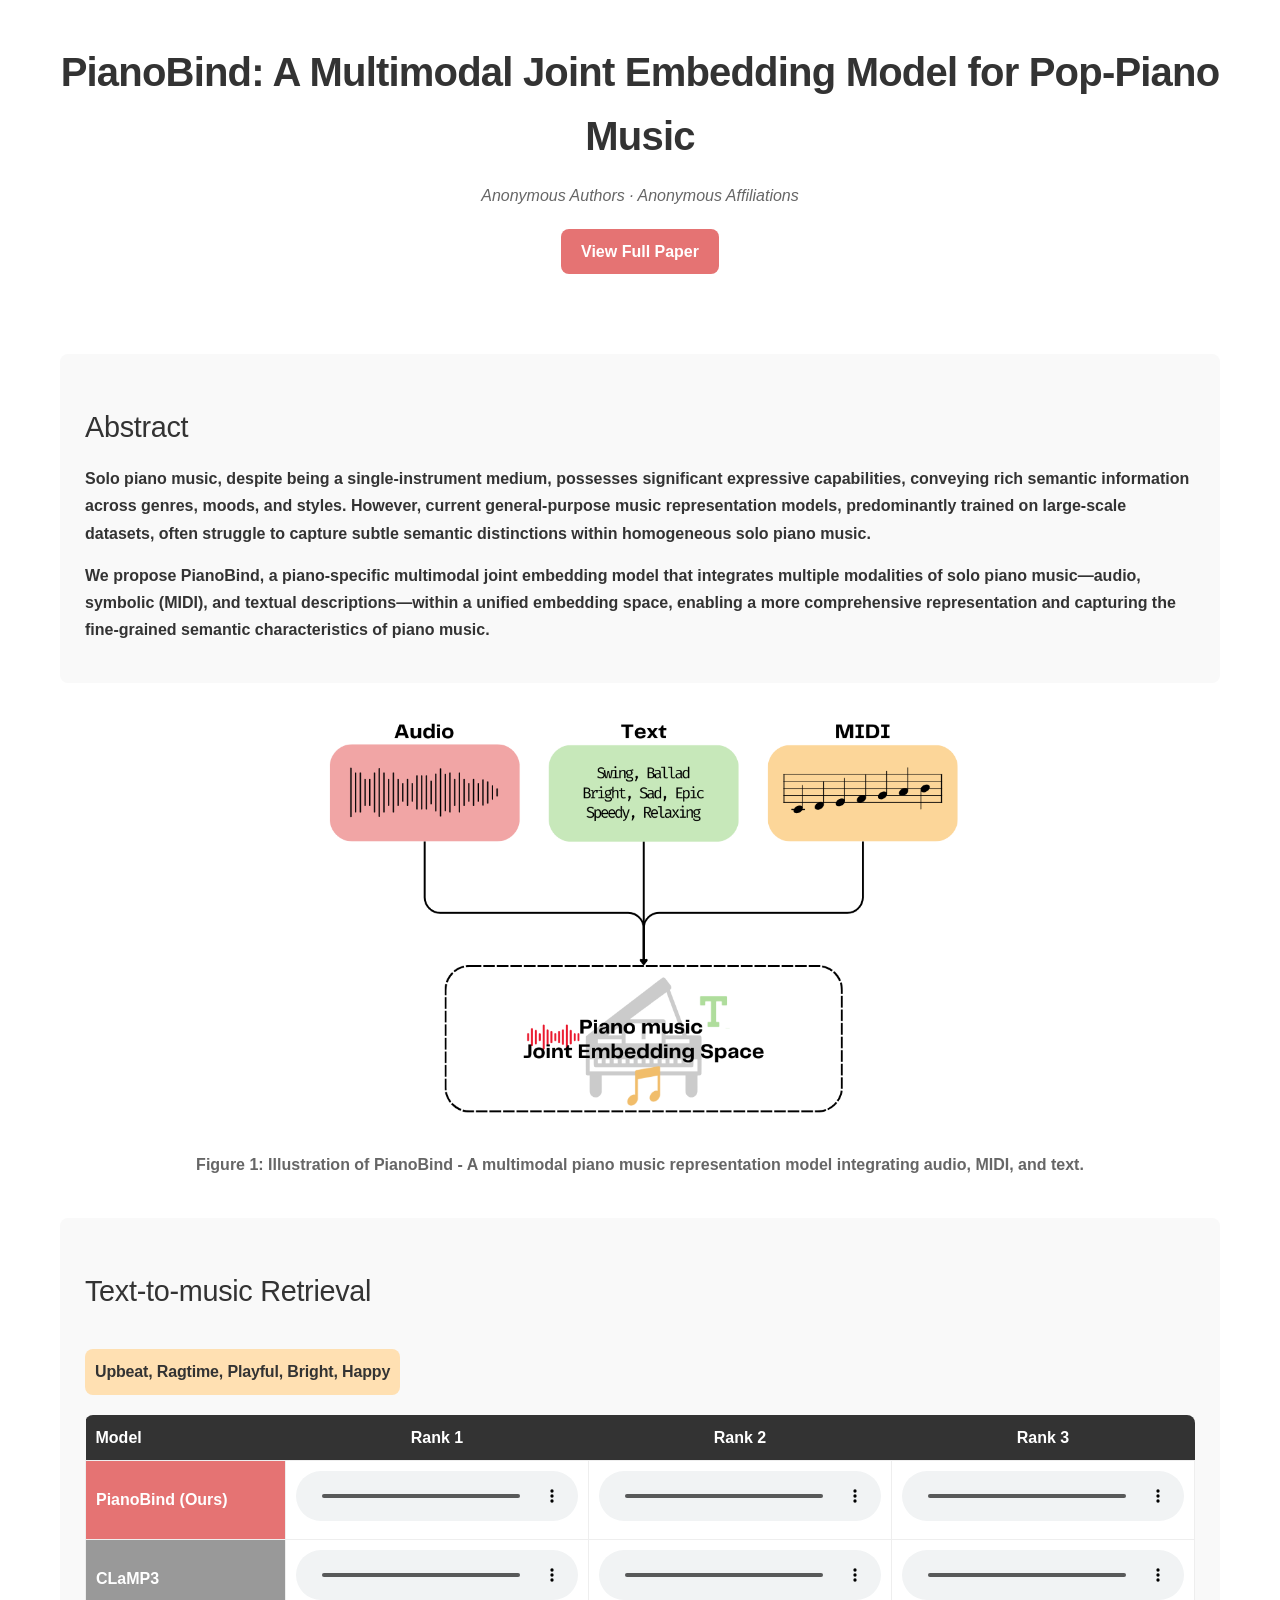
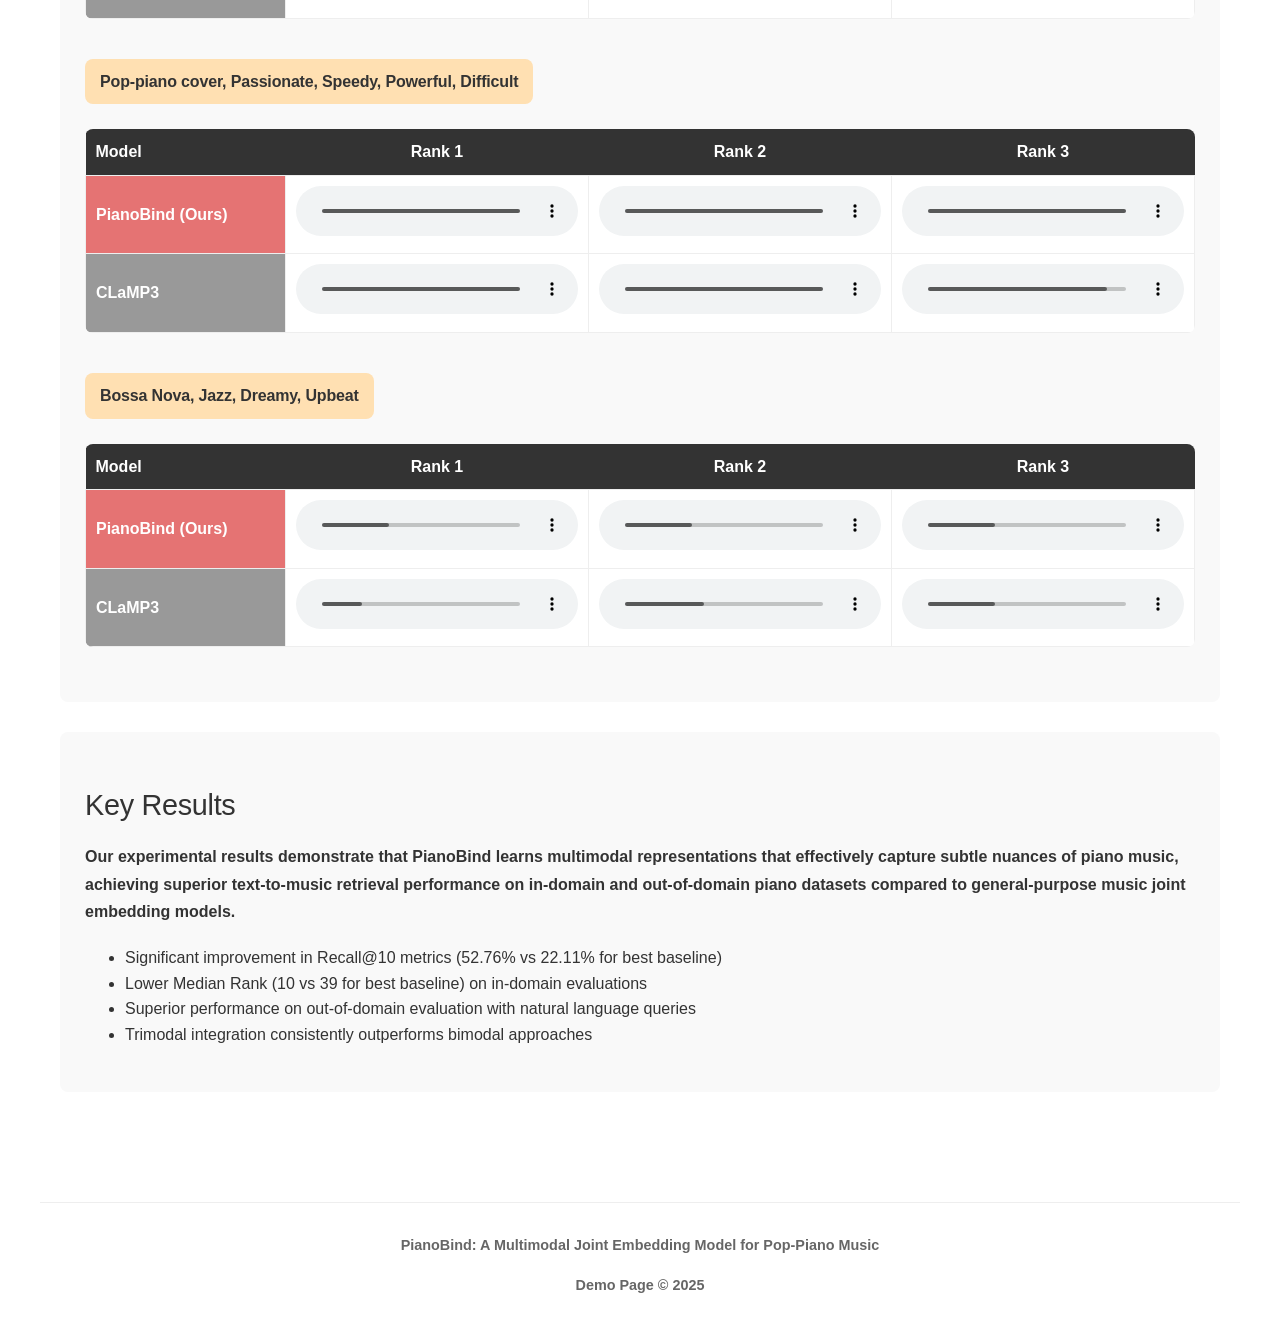
==== docs/index.html @ 48d392d1 "Please enter the commit message for your changes. Lines starting with '#' will be ignored, and an em" ====
<!DOCTYPE html>
<html lang="en">
<head>
    <meta charset="UTF-8">
    <meta name="viewport" content="width=device-width, initial-scale=1.0">
    <title>PianoBind: A Multimodal Joint Embedding Model for Pop-Piano Music</title>
    <link rel="stylesheet" href="styles.css">
    <link rel="stylesheet" href="https://cdnjs.cloudflare.com/ajax/libs/font-awesome/6.0.0-beta3/css/all.min.css">

</head>
<body>
    <header>
        <h1>PianoBind: A Multimodal Joint Embedding Model for Pop-Piano Music</h1>
        <div class="authors">Anonymous Authors · Anonymous Affiliations</div>
        <a href="#" class="btn">View Full Paper</a>
    </header>

    <main>
        <section class="abstract">
            <h2>Abstract</h2>
            <p>
                Solo piano music, despite being a single-instrument medium, possesses significant expressive capabilities, conveying rich semantic information across genres, moods, and styles. However, current general-purpose music representation models, predominantly trained on large-scale datasets, often struggle to capture subtle semantic distinctions within homogeneous solo piano music.
            </p>
            <p>
                We propose <strong>PianoBind</strong>, a piano-specific multimodal joint embedding model that integrates multiple modalities of solo piano music—audio, symbolic (MIDI), and textual descriptions—within a unified embedding space, enabling a more comprehensive representation and capturing the fine-grained semantic characteristics of piano music.
            </p>
        </section>

        <div class="figure-container">
            <img src="components/model.png" alt="PianoBind Model Architecture" class="figure" />
        </div>
        <p style="text-align: center; color: var(--light-text); margin-bottom: 40px;">
            Figure 1: Illustration of PianoBind - A multimodal piano music representation model integrating audio, MIDI, and text.
        </p>

        <!-- <section class="method-section">
            <h2>Our Approach</h2>
            <p>
                PianoBind leverages three key strategies to effectively capture the subtle nuances of piano music:
            </p>
            <div class="approach-grid">
                <div class="model-highlight">
                    <h3>1. Multi-source Training</h3>
                    <p>Combines small strongly aligned (human-annotated) and large weakly aligned (automatically collected) datasets to compensate for limited high-quality data.</p>
                </div>
                <div class="model-highlight">
                    <h3>2. Trimodal Learning</h3>
                    <p>Simultaneously aligns audio, symbolic, and textual embeddings to create a comprehensive representation of piano music.</p>
                </div>
                <div class="model-highlight">
                    <h3>3. Multimodal Item Embedding</h3>
                    <p>Merges multiple modalities into a unified representation, enhancing text-to-music retrieval performance.</p>
                </div>
            </div>
        </section> -->

        <section class="retrieval-demo">
            <h2>Text-to-music Retrieval</h2>
            
            <div class="demo-header">

            </div>
            
            <!-- Tag Set 1: Upbeat, Energetic -->
            <div style="margin-top: 5px;">
                <div style="background-color: var(--tertiary-color); padding: 10px 10px; border-radius: var(--border-radius); display: inline-block; margin-bottom: 10px;">
                    <h3 style="margin: 0; color: var(--dark-text);">Upbeat, Ragtime, Playful, Bright, Happy</h3>
                </div>
                
                <table class="comparison-table">
                    <thead>
                        <tr>
                            <th>Model</th>
                            <th>Rank 1</th>
                            <th>Rank 2</th>
                            <th>Rank 3</th>
                        </tr>
                    </thead>
                    <tbody>
                        <tr>
                            <td style="background-color: var(--primary-color);">PianoBind (Ours)</td>
                            <td class="audio-cell">
                                <audio controls class="audio-player">
                                    <source src="components/mp3/ragtime/tri/1.mp3" type="audio/mpeg">
                                    Your browser does not support the audio element.
                                </audio>
                            </td>
                            <td class="audio-cell">
                                <audio controls class="audio-player">
                                    <source src="components/mp3/ragtime/tri/2.mp3" type="audio/mpeg">
                                    Your browser does not support the audio element.
                                </audio>
                            </td>
                            <td class="audio-cell">
                                <audio controls class="audio-player">
                                    <source src="components/mp3/ragtime/tri/3.mp3" type="audio/mpeg">
                                    Your browser does not support the audio element.
                                </audio>
                            </td>
                        </tr>
                        <tr>
                            <td style="background-color: #999;">CLaMP3</td>
                            <td class="audio-cell">
                                <audio controls class="audio-player">
                                    <source src="components/mp3/ragtime/clamp/1.mp3" type="audio/mpeg">
                                    Your browser does not support the audio element.
                                </audio>
                            </td>
                            <td class="audio-cell">
                                <audio controls class="audio-player">
                                    <source src="components/mp3/ragtime/clamp/2.mp3" type="audio/mpeg">
                                    Your browser does not support the audio element.
                                </audio>
                            </td>
                            <td class="audio-cell">
                                <audio controls class="audio-player">
                                    <source src="components/mp3/ragtime/clamp/3.mp3" type="audio/mpeg">
                                    Your browser does not support the audio element.
                                </audio>
                            </td>
                        </tr>
                    </tbody>
                </table>
            </div>
            
            <!-- Tag Set 2: Happy, Bright -->
            <div style="margin-top: 40px;">
                <div style="background-color: var(--tertiary-color); padding: 10px 15px; border-radius: var(--border-radius); display: inline-block; margin-bottom: 15px;">
                    <h3 style="margin: 0; color: var(--dark-text);">Pop-piano cover, Passionate, Speedy, Powerful, Difficult</h3>
                </div>
                
                <table class="comparison-table">
                    <thead>
                        <tr>
                            <th>Model</th>
                            <th>Rank 1</th>
                            <th>Rank 2</th>
                            <th>Rank 3</th>
                        </tr>
                    </thead>
                    <tbody>
                        <tr>
                            <td style="background-color: var(--primary-color);">PianoBind (Ours)</td>
                            <td class="audio-cell">
                                <audio controls class="audio-player">
                                    <source src="components/mp3/epic/tri/1.mp3" type="audio/mpeg">
                                    Your browser does not support the audio element.
                                </audio>
                            </td>
                            <td class="audio-cell">
                                <audio controls class="audio-player">
                                    <source src="components/mp3/epic/tri/2.mp3" type="audio/mpeg">
                                    Your browser does not support the audio element.
                                </audio>
                            </td>
                            <td class="audio-cell">
                                <audio controls class="audio-player">
                                    <source src="components/mp3/epic/tri/3.mp3" type="audio/mpeg">
                                    Your browser does not support the audio element.
                                </audio>
                            </td>
                        </tr>
                        <tr>
                            <td style="background-color: #999;">CLaMP3</td>
                            <td class="audio-cell">
                                <audio controls class="audio-player">
                                    <source src="components/mp3/epic/clamp/1.mp3" type="audio/mpeg">
                                    Your browser does not support the audio element.
                                </audio>
                            </td>
                            <td class="audio-cell">
                                <audio controls class="audio-player">
                                    <source src="components/mp3/epic/clamp/2.mp3" type="audio/mpeg">
                                    Your browser does not support the audio element.
                                </audio>
                            </td>
                            <td class="audio-cell">
                                <audio controls class="audio-player">
                                    <source src="components/mp3/epic/clamp/3.mp3" type="audio/mpeg">
                                    Your browser does not support the audio element.
                                </audio>
                            </td>
                        </tr>
                    </tbody>
                </table>
            </div>

                        <!-- Tag Set 3: Happy, Bright -->
            <div style="margin-top: 40px;">
                <div style="background-color: var(--tertiary-color); padding: 10px 15px; border-radius: var(--border-radius); display: inline-block; margin-bottom: 15px;">
                    <h3 style="margin: 0; color: var(--dark-text);">Bossa Nova, Jazz, Dreamy, Upbeat</h3>
                </div>
                
                <table class="comparison-table">
                    <thead>
                        <tr>
                            <th>Model</th>
                            <th>Rank 1</th>
                            <th>Rank 2</th>
                            <th>Rank 3</th>
                        </tr>
                    </thead>
                    <tbody>
                        <tr>
                            <td style="background-color: var(--primary-color);">PianoBind (Ours)</td>
                            <td class="audio-cell">
                                <audio controls class="audio-player">
                                    <source src="components/mp3/bossa/tri/1.mp3" type="audio/mpeg">
                                    Your browser does not support the audio element.
                                </audio>
                            </td>
                            <td class="audio-cell">
                                <audio controls class="audio-player">
                                    <source src="components/mp3/bossa/tri/2.mp3" type="audio/mpeg">
                                    Your browser does not support the audio element.
                                </audio>
                            </td>
                            <td class="audio-cell">
                                <audio controls class="audio-player">
                                    <source src="components/mp3/bossa/tri/3.mp3" type="audio/mpeg">
                                    Your browser does not support the audio element.
                                </audio>
                            </td>
                        </tr>
                        <tr>
                            <td style="background-color: #999;">CLaMP3</td>
                            <td class="audio-cell">
                                <audio controls class="audio-player">
                                    <source src="components/mp3/bossa/clamp/1.mp3" type="audio/mpeg">
                                    Your browser does not support the audio element.
                                </audio>
                            </td>
                            <td class="audio-cell">
                                <audio controls class="audio-player">
                                    <source src="components/mp3/bossa/clamp/2.mp3" type="audio/mpeg">
                                    Your browser does not support the audio element.
                                </audio>
                            </td>
                            <td class="audio-cell">
                                <audio controls class="audio-player">
                                    <source src="components/mp3/bossa/clamp/3.mp3" type="audio/mpeg">
                                    Your browser does not support the audio element.
                                </audio>
                            </td>
                        </tr>
                    </tbody>
                </table>
            </div>
            
            <!-- <div class="key-insight">
                <h3>Key Insight</h3>
                <p>PianoBind better reconciles genre tags like "Ragtime", "Bossa Nova", and "Pop-piano cover".</p>
            </div> -->
        </section>

        <section class="results">
            <h2>Key Results</h2>
            <p>Our experimental results demonstrate that PianoBind learns multimodal representations that effectively capture subtle nuances of piano music, achieving superior text-to-music retrieval performance on in-domain and out-of-domain piano datasets compared to general-purpose music joint embedding models.</p>
            
            <ul style="margin: 20px 0 20px 40px;">
                <li>Significant improvement in Recall@10 metrics (52.76% vs 22.11% for best baseline)</li>
                <li>Lower Median Rank (10 vs 39 for best baseline) on in-domain evaluations</li>
                <li>Superior performance on out-of-domain evaluation with natural language queries</li>
                <li>Trimodal integration consistently outperforms bimodal approaches</li>
            </ul>
            
            <!-- <div style="background-color: var(--section-bg); padding: 20px; border-radius: var(--border-radius); margin: 30px 0; box-shadow: var(--box-shadow);">
                <h3>Try PianoBind Yourself</h3>
                <p style="margin: 15px 0;">The code and pretrained weights for PianoBind are available on our GitHub repository. We also provide an interactive demo where you can experiment with your own text queries and hear the retrieved piano music.</p>
                <div style="display: flex; justify-content: center; gap: 20px; margin-top: 20px;">
                    <a href="#" class="btn" style="background-color: var(--secondary-color);">GitHub Repository</a>
                    <a href="#" class="btn">Online Demo</a>
                </div>
            </div> -->
        </section>
    </main>

    <footer>
        <p>PianoBind: A Multimodal Joint Embedding Model for Pop-Piano Music</p>
        <p>Demo Page © 2025</p>
    </footer>
</body>
</html>
---- docs/styles.css ----
:root {
    --primary-color: #e57373; /* Light red from the figure */
    --secondary-color: #81c784; /* Light green from the figure */
    --tertiary-color: #ffe0b2; /* Light orange/yellow from the figure */
    --dark-text: #333;
    --light-text: #666;
    --background: #fff;
    --section-bg: #f9f9f9;
    --border-radius: 8px;
    /* --box-shadow: 0 4px 6px rgba(0,0,0,0.1); */
}

* {
    margin: 0;
    padding: 0;
    box-sizing: border-box;
    font-family: 'Inter', sans-serif;
}

body {
    background-color: var(--background);
    color: var(--dark-text);
    line-height: 1.6;
}

header, main, footer {
    max-width: 1200px;
    margin: 0 auto;
    padding: 20px;
}

header {
    text-align: center;
    padding: 40px 20px;
}

h1 {
    font-size: 2.5rem;
    margin-bottom: 15px;
    color: var(--dark-text);
    font-weight: 600;
    letter-spacing: -0.02em;
}

h2 {
    font-size: 1.8rem;
    margin: 25px 0 15px;
    color: var(--dark-text);
    font-weight: 500;
    letter-spacing: -0.01em;
}

h3 {
    font-size: 1.0rem;
    margin: 20px 0 10px;
    color: var(--dark-text);
    letter-spacing: -0.01em;
}

p {
    margin-bottom: 15px;
    font-weight: 700;
    line-height: 1.7;
}

.authors {
    margin-bottom: 20px;
    color: var(--light-text);
    font-style: italic;
}

.btn {
    display: inline-block;
    background-color: var(--primary-color);
    color: white;
    padding: 10px 20px;
    text-decoration: none;
    border-radius: var(--border-radius);
    font-weight: bold;
    transition: background-color 0.3s;
}

.btn:hover {
    background-color: #d32f2f;
}

.abstract {
    background-color: var(--section-bg);
    padding: 25px;
    border-radius: var(--border-radius);
    margin: 20px 0;
    box-shadow: var(--box-shadow);
}

.figure-container {
    text-align: center;
    margin: 30px 0;
}

.figure {
    max-width: 100%;
    height: 400px;
    border-radius: var(--border-radius);
    box-shadow: var(--box-shadow);
}

.method-section {
    background-color: var(--section-bg);
    padding: 25px;
    border-radius: var(--border-radius);
    margin: 30px 0;
    box-shadow: var(--box-shadow);
}

.approach-grid {
    display: grid;
    grid-template-columns: repeat(auto-fit, minmax(300px, 1fr));
    gap: 20px;
    margin-top: 20px;
}

.model-highlight {
    background-color: rgba(52, 152, 219, 0.1);
    padding: 20px;
    border-radius: var(--border-radius);
    border-left: 4px solid var(--secondary-color);
}

.retrieval-demo {
    background-color: var(--section-bg);
    padding: 25px;
    border-radius: var(--border-radius);
    margin: 30px 0;
    box-shadow: var(--box-shadow);
}

.demo-header {
    display: flex;
    justify-content: space-between;
    align-items: center;
    margin-bottom: 20px;
}

.metric-badge {
    background-color: rgba(52, 152, 219, 0.1);
    padding: 10px 10px;
    border-radius: var(--border-radius);
    font-size: 0.9rem;
}

/* Comparison table styles */
.comparison-table {
    width: 100%;
    border-collapse: collapse;
    margin: 10px 0 30px 0;
    box-shadow: var(--box-shadow);
    border-radius: var(--border-radius);
    overflow: hidden;
}

.comparison-table th {
    padding: 10px;
    text-align: center;
    background-color: var(--dark-text);
    color: white;
}

.comparison-table th:first-child {
    text-align: left;
    width: 200px;
}

.comparison-table td {
    padding: 10px;
    text-align: center;
    border: 1px solid #eee;
    background-color: white;
    font-weight: 800;
}

.comparison-table td:first-child {
    text-align: left;
    color: white;
}

.audio-cell {
    padding: 15px;
    background-color: white;
}

.audio-player {
    width: 100%;
    margin: 0;
    height: 50px;
}

.key-insight {
    background-color: var(--secondary-color);
    color: white;
    padding: 20px;
    border-radius: var(--border-radius);
    margin: 30px 0;
}

.tag-header {
    background-color: var(--tertiary-color);
    padding: 10px 15px;
    border-radius: var(--border-radius);
    display: inline-block;
    margin-bottom: 15px;
}

.tag-header h3 {
    margin: 0;
    color: var(--dark-text);
}

.results {
    background-color: var(--section-bg);
    padding: 25px;
    border-radius: var(--border-radius);
    margin: 30px 0;
    box-shadow: var(--box-shadow);
}

footer {
    text-align: center;
    padding: 30px 20px;
    color: var(--light-text);
    font-size: 0.9rem;
    border-top: 1px solid #eee;
    margin-top: 60px;
}

@media (max-width: 768px) {
    .approach-grid {
        grid-template-columns: 1fr;
    }
    
    .demo-header {
        flex-direction: column;
        align-items: flex-start;
    }
    
    .metric-badge {
        margin-top: 10px;
    }
}
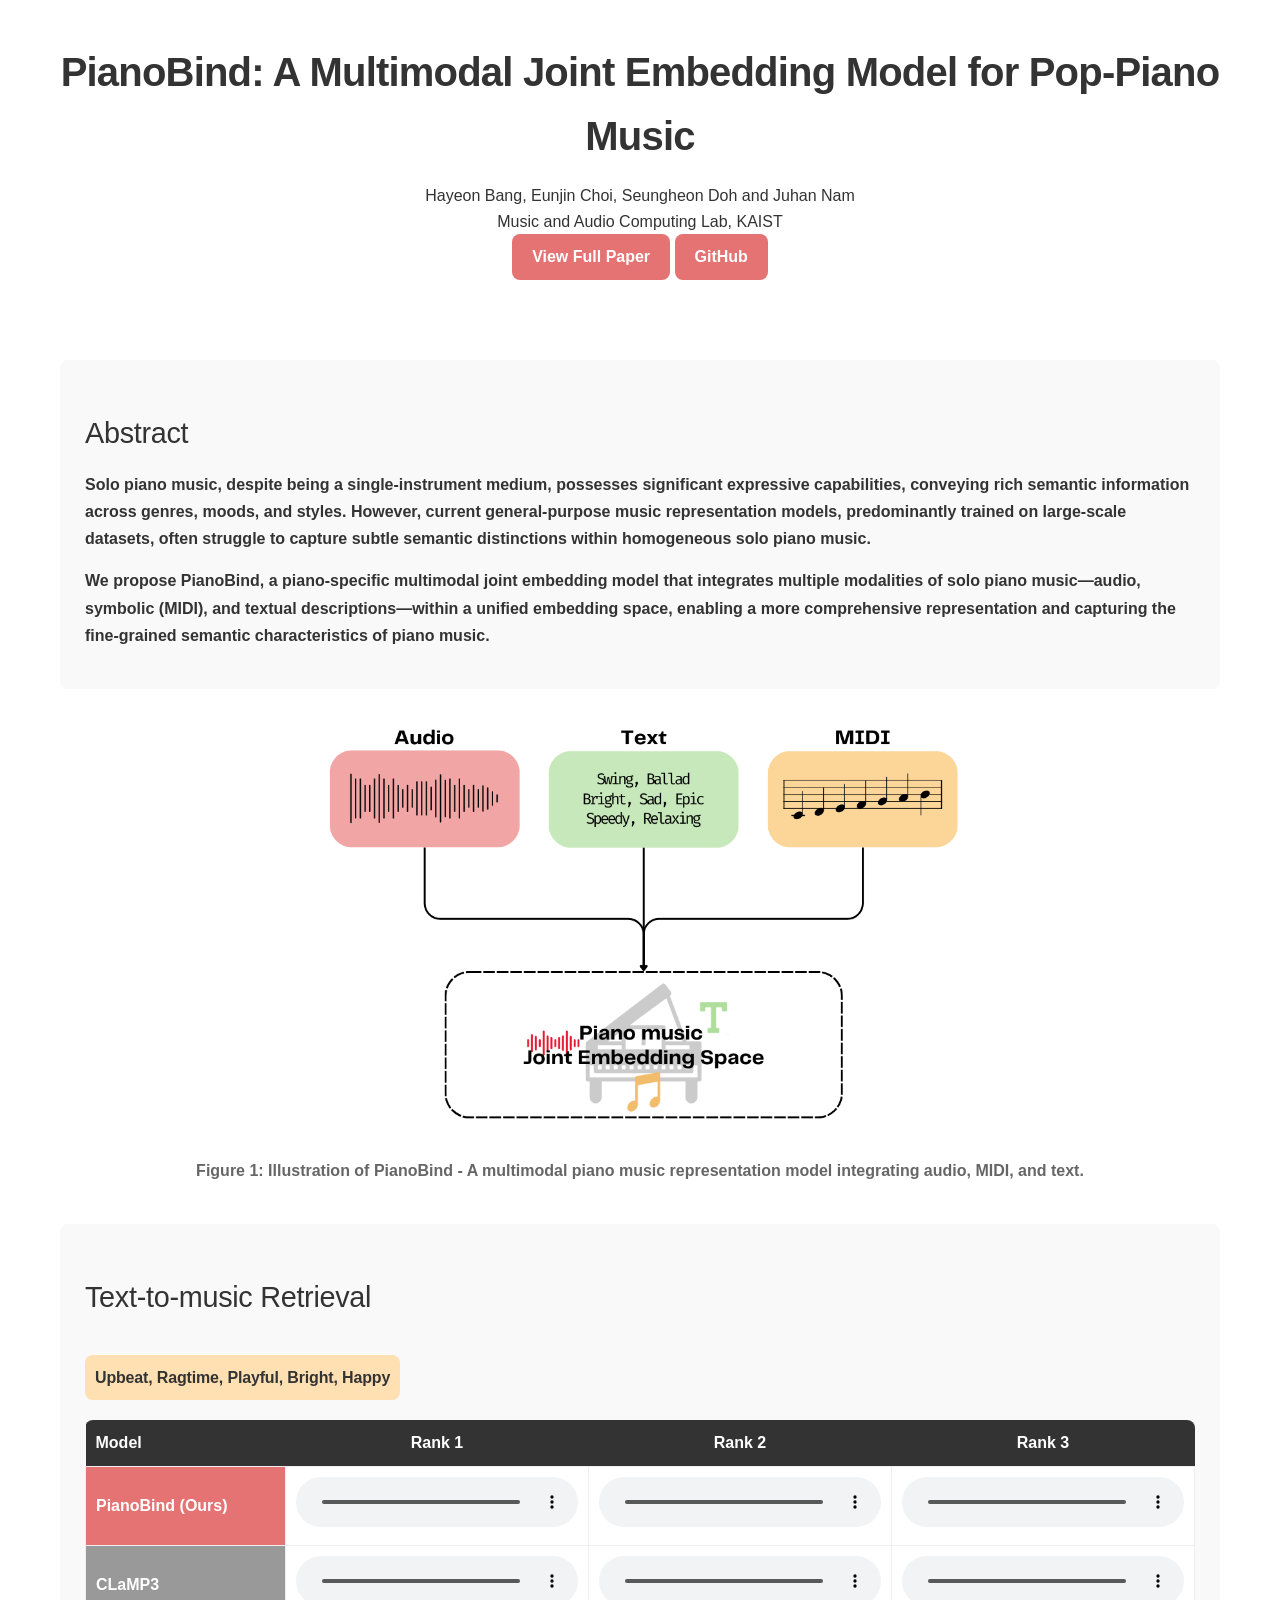
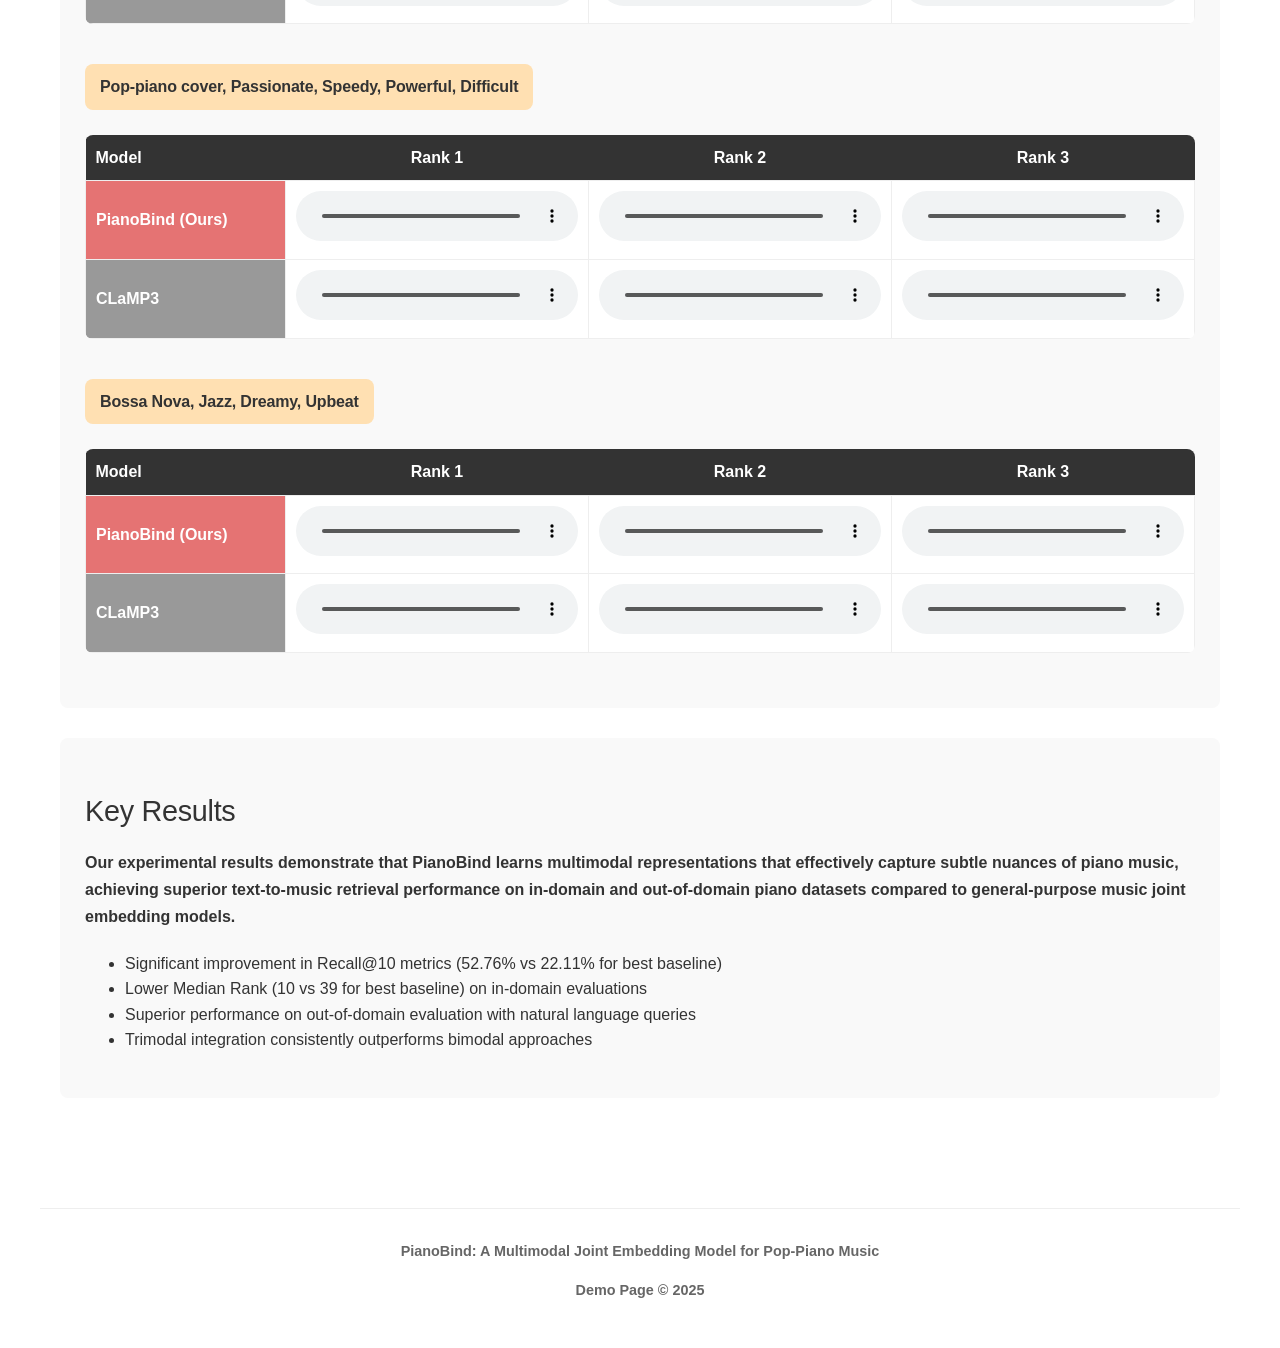
==== commit 1c269eb2: "Update index.html" ====
--- a/docs/index.html
+++ b/docs/index.html
@@ -11,9 +11,12 @@
 <body>
     <header>
         <h1>PianoBind: A Multimodal Joint Embedding Model for Pop-Piano Music</h1>
-        <div class="authors">Anonymous Authors · Anonymous Affiliations</div>
-        <a href="#" class="btn">View Full Paper</a>
-    </header>
+        <div class="author-names">Hayeon Bang, Eunjin Choi, Seungheon Doh and Juhan Nam</div>
+        <div class="affiliation">Music and Audio Computing Lab, KAIST</div>        
+        <div class="buttons">
+            <a href="https://arxiv.org/abs/2509.04215" class="btn" target="_blank">View Full Paper</a>
+            <a href="https://github.com/Hayeonbang/PianoBind" class="btn btn-github" target="_blank">GitHub</a>
+        </div>    </header>
 
     <main>
         <section class="abstract">
@@ -280,4 +283,4 @@
         <p>Demo Page © 2025</p>
     </footer>
 </body>
-</html>+</html>
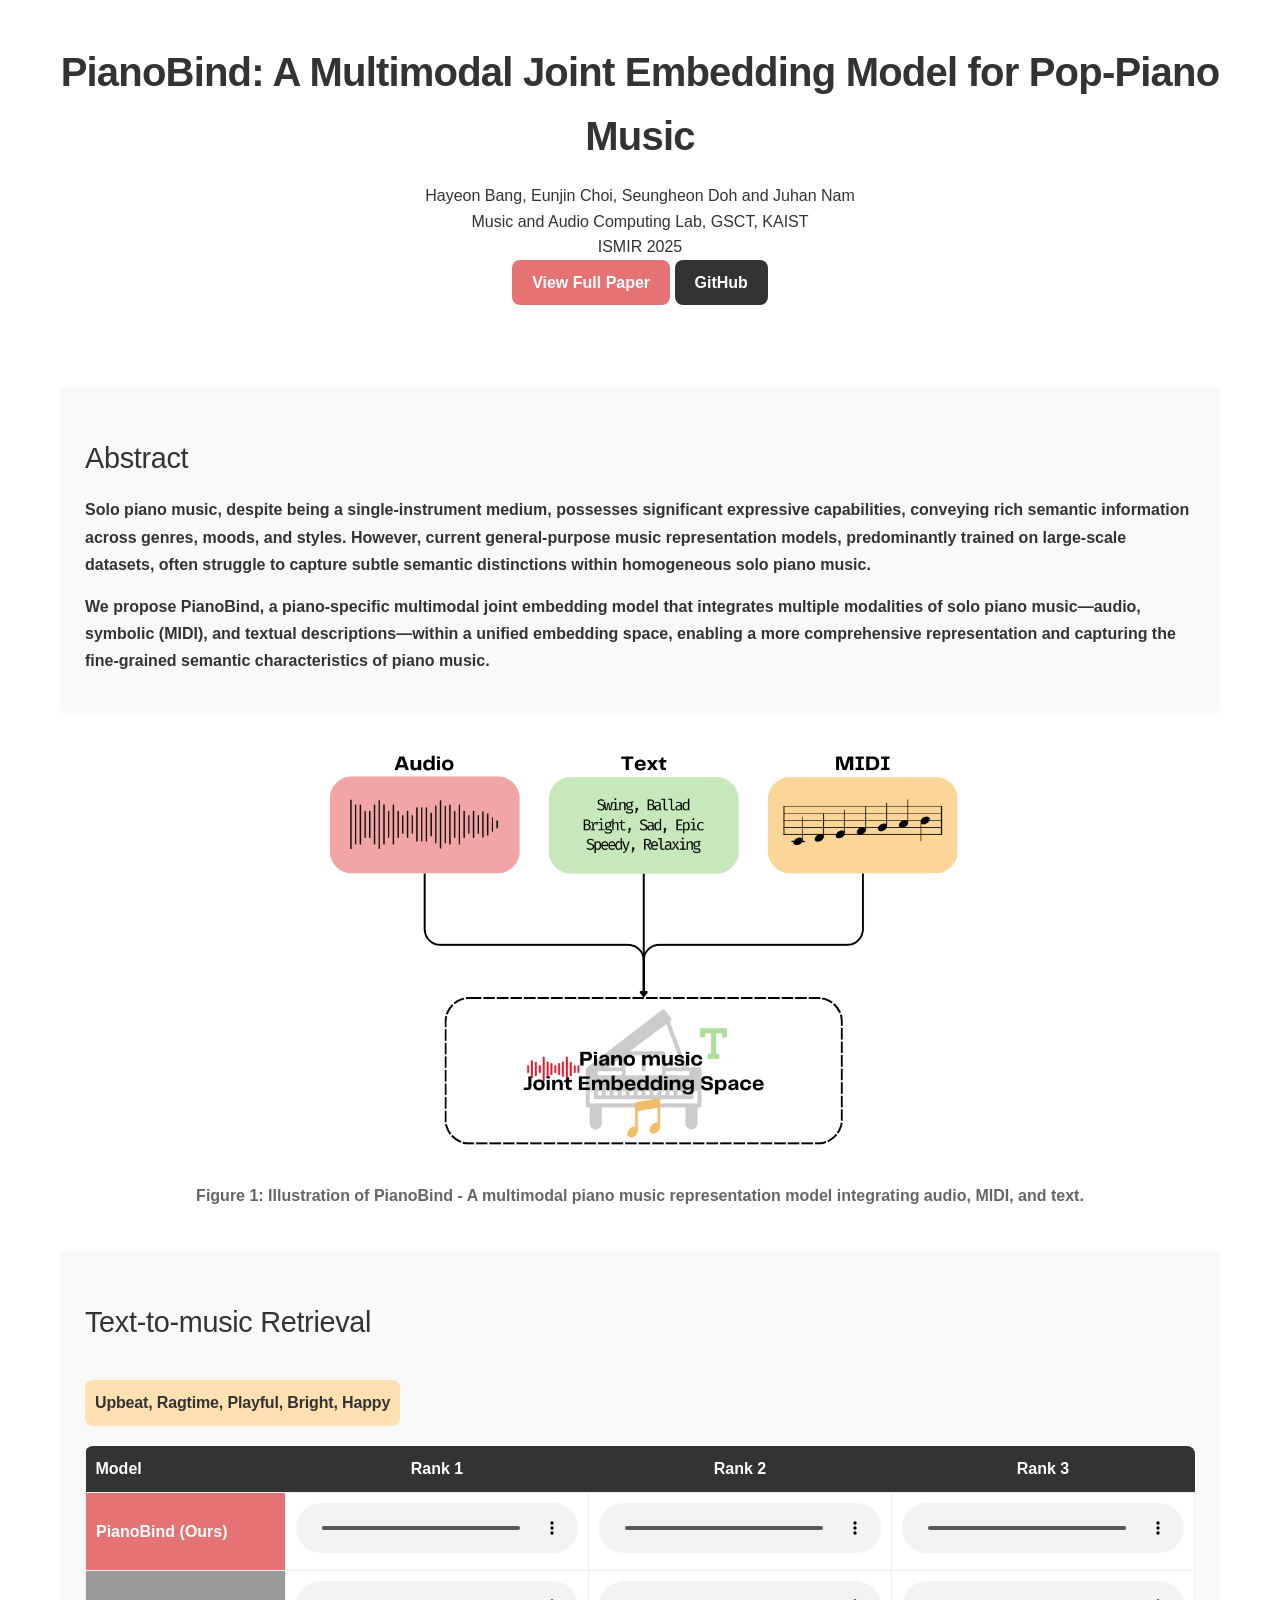
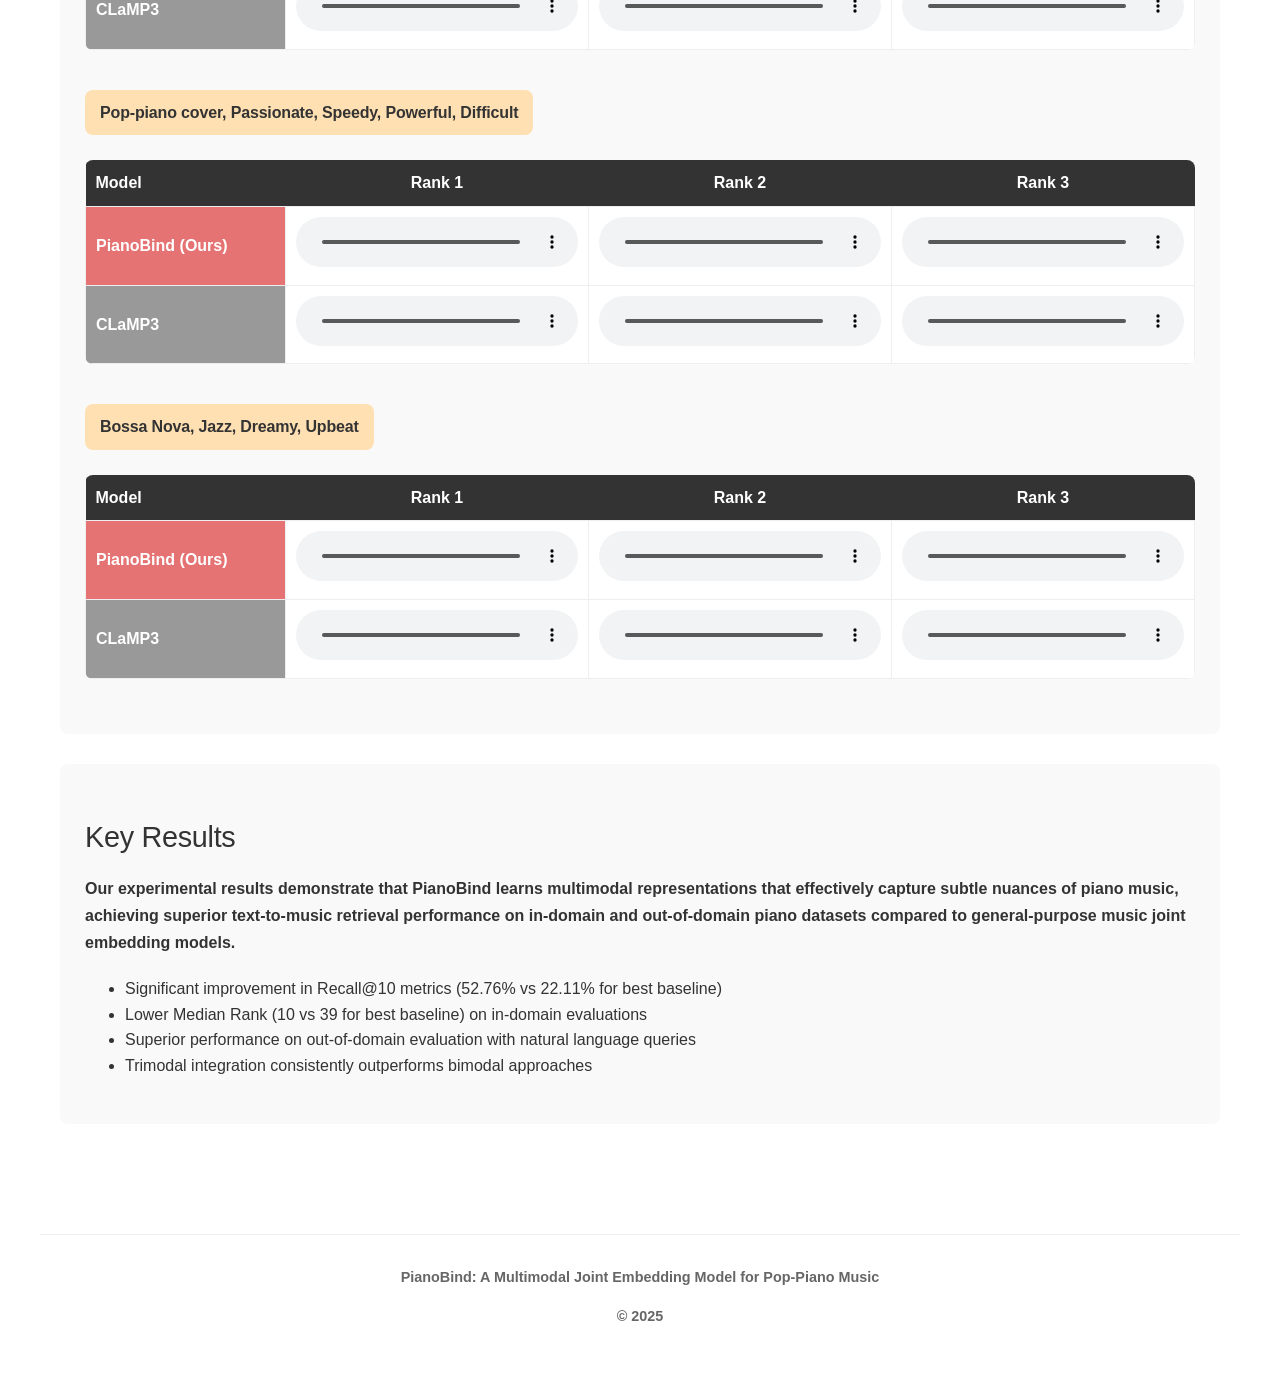
==== commit cd9838b1: "Update index.html" ====
--- a/docs/index.html
+++ b/docs/index.html
@@ -12,7 +12,9 @@
     <header>
         <h1>PianoBind: A Multimodal Joint Embedding Model for Pop-Piano Music</h1>
         <div class="author-names">Hayeon Bang, Eunjin Choi, Seungheon Doh and Juhan Nam</div>
-        <div class="affiliation">Music and Audio Computing Lab, KAIST</div>        
+        <div class="affiliation">Music and Audio Computing Lab, GSCT, KAIST</div>        
+        <div class="conference">ISMIR 2025</div>        
+
         <div class="buttons">
             <a href="https://arxiv.org/abs/2509.04215" class="btn" target="_blank">View Full Paper</a>
             <a href="https://github.com/Hayeonbang/PianoBind" class="btn btn-github" target="_blank">GitHub</a>
@@ -280,7 +282,7 @@
 
     <footer>
         <p>PianoBind: A Multimodal Joint Embedding Model for Pop-Piano Music</p>
-        <p>Demo Page © 2025</p>
+        <p>© 2025</p>
     </footer>
 </body>
 </html>
--- a/docs/styles.css
+++ b/docs/styles.css
@@ -78,6 +78,10 @@
     border-radius: var(--border-radius);
     font-weight: bold;
     transition: background-color 0.3s;
+}
+
+.btn-github {
+    background-color: #333;
 }
 
 .btn:hover {
@@ -245,4 +249,4 @@
     .metric-badge {
         margin-top: 10px;
     }
-}+}
